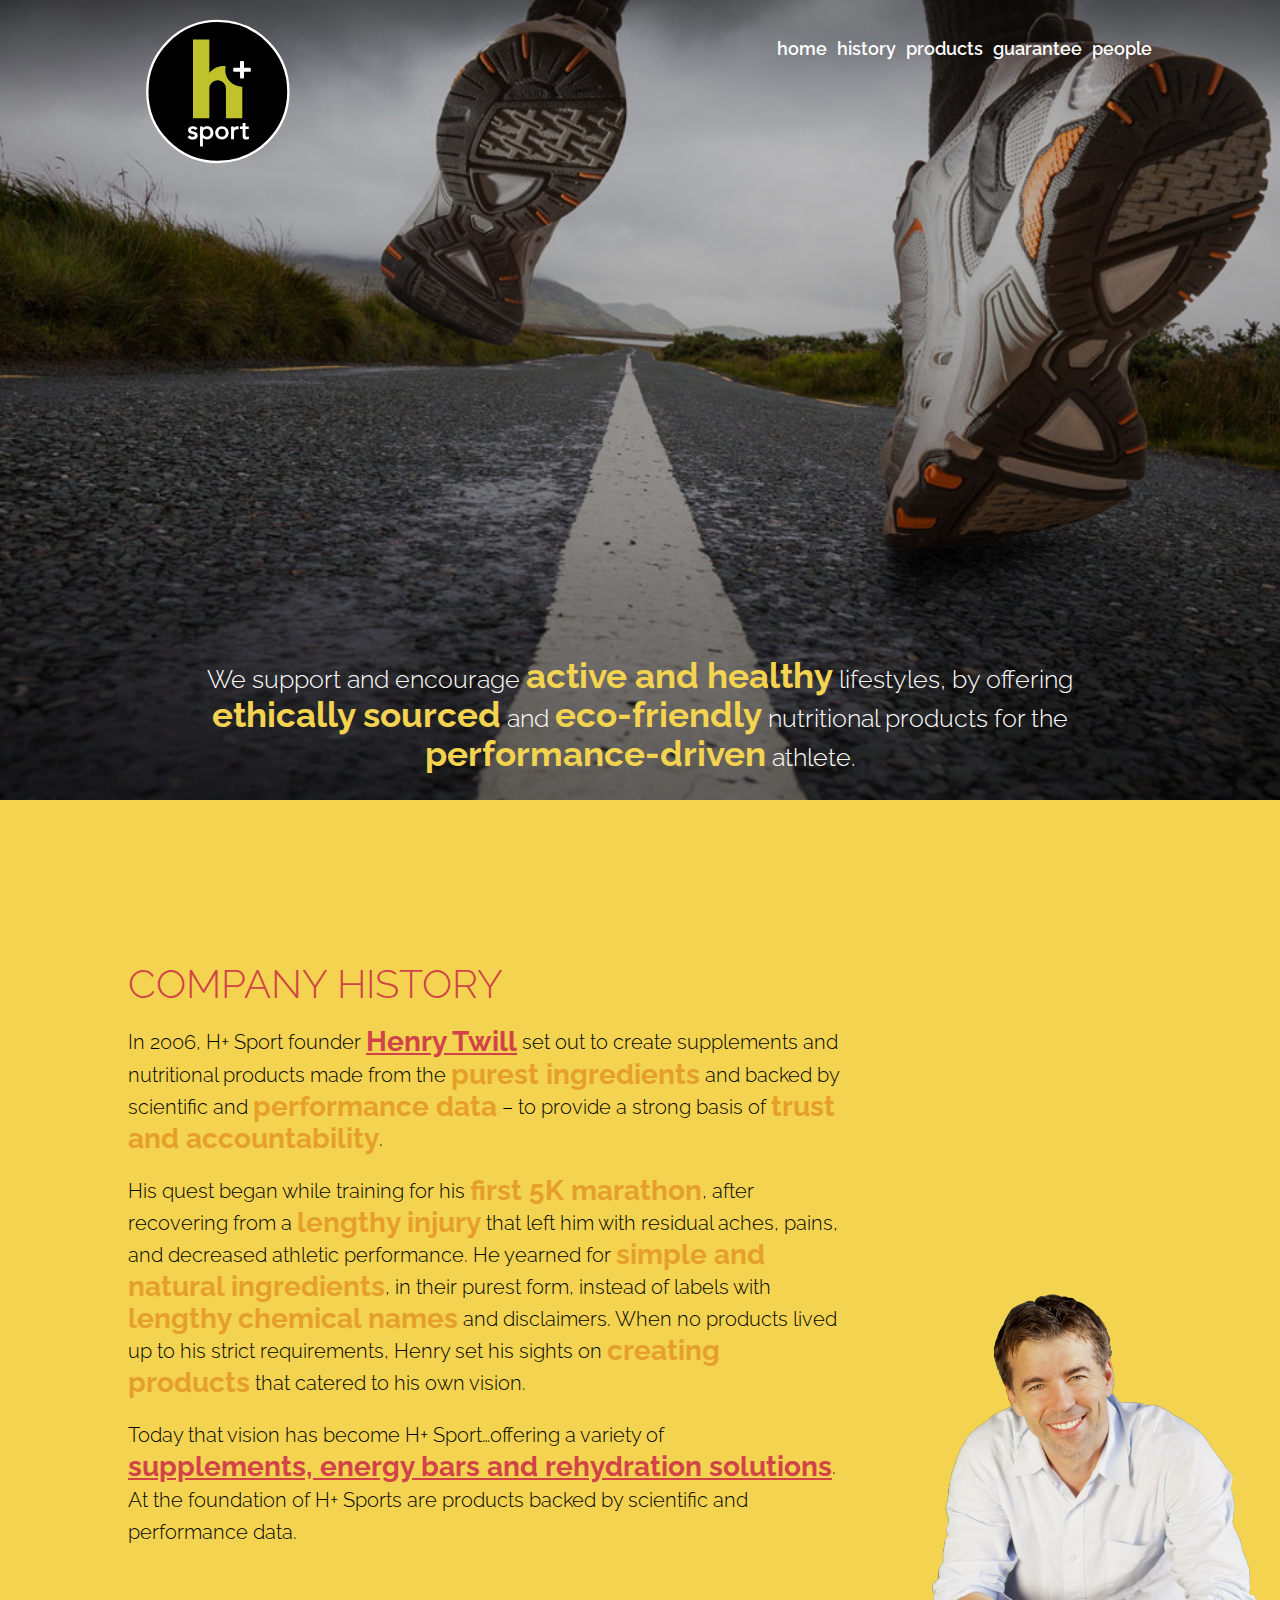
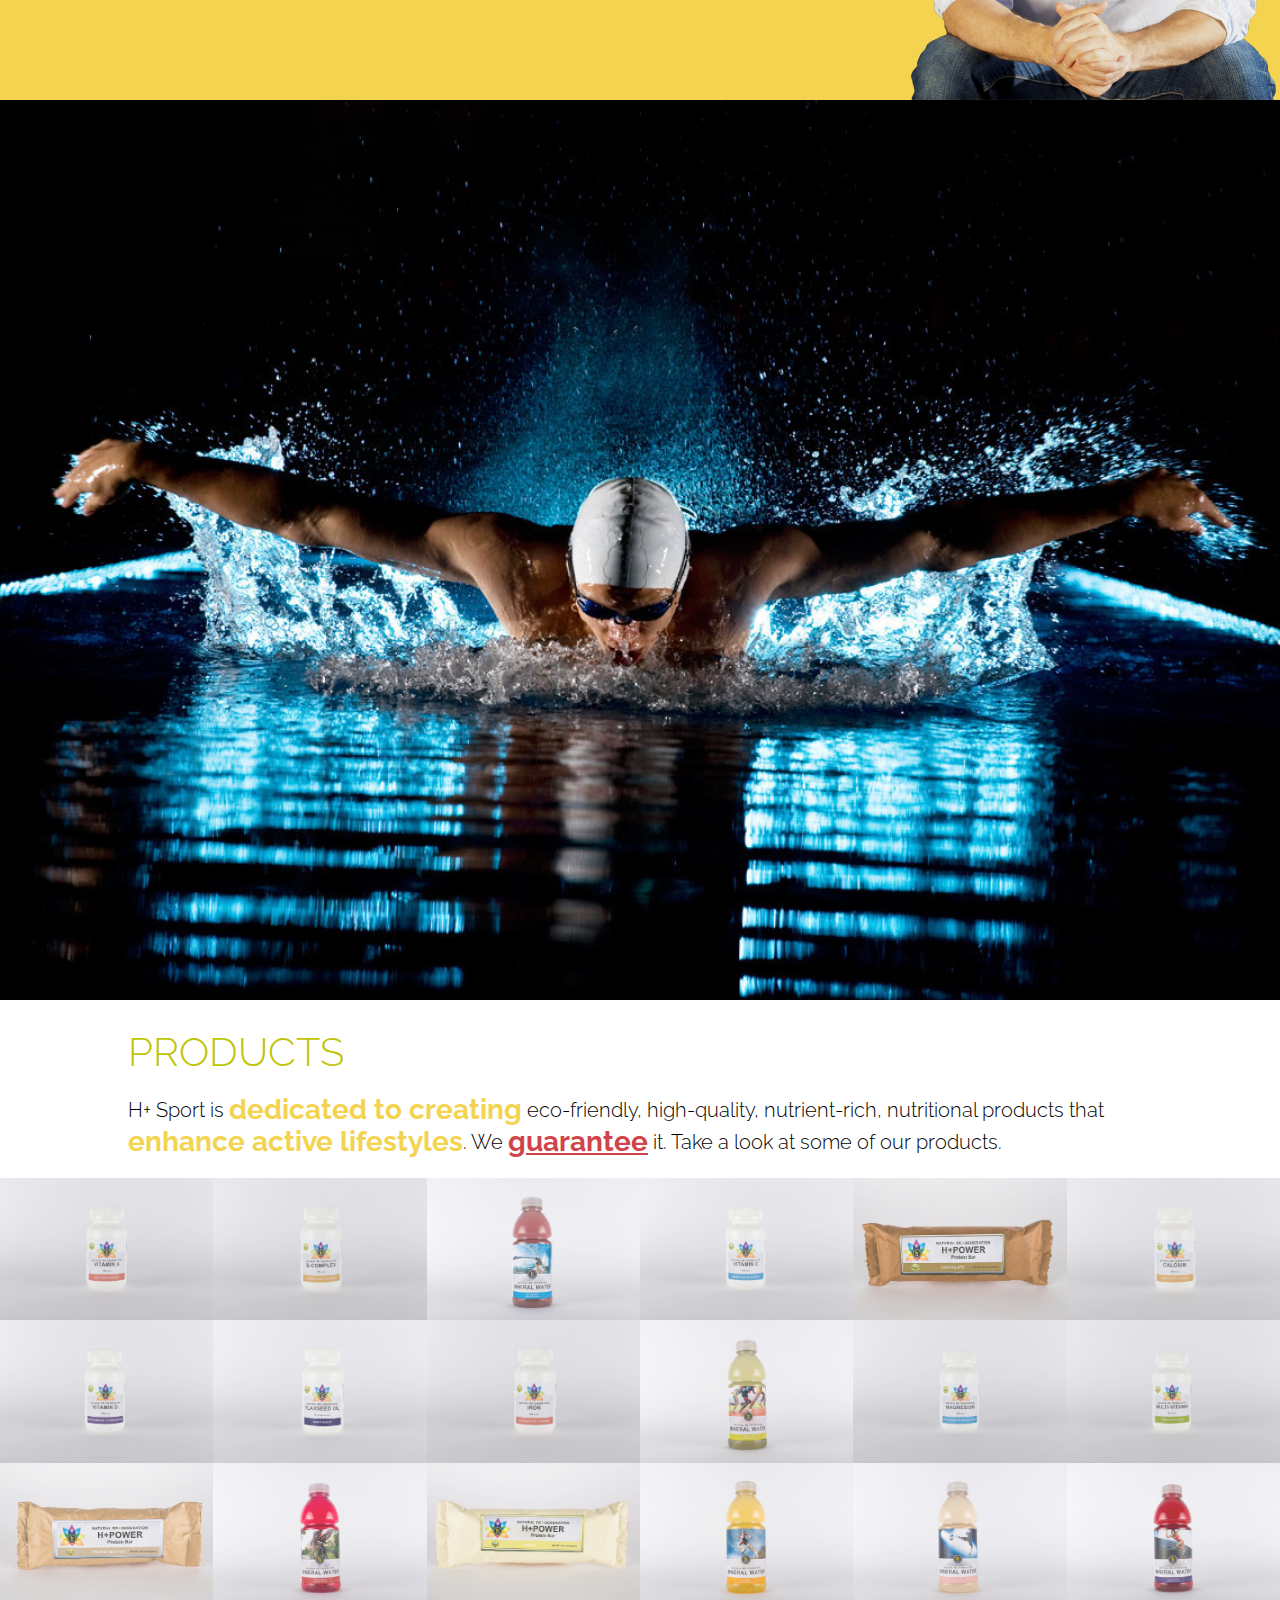
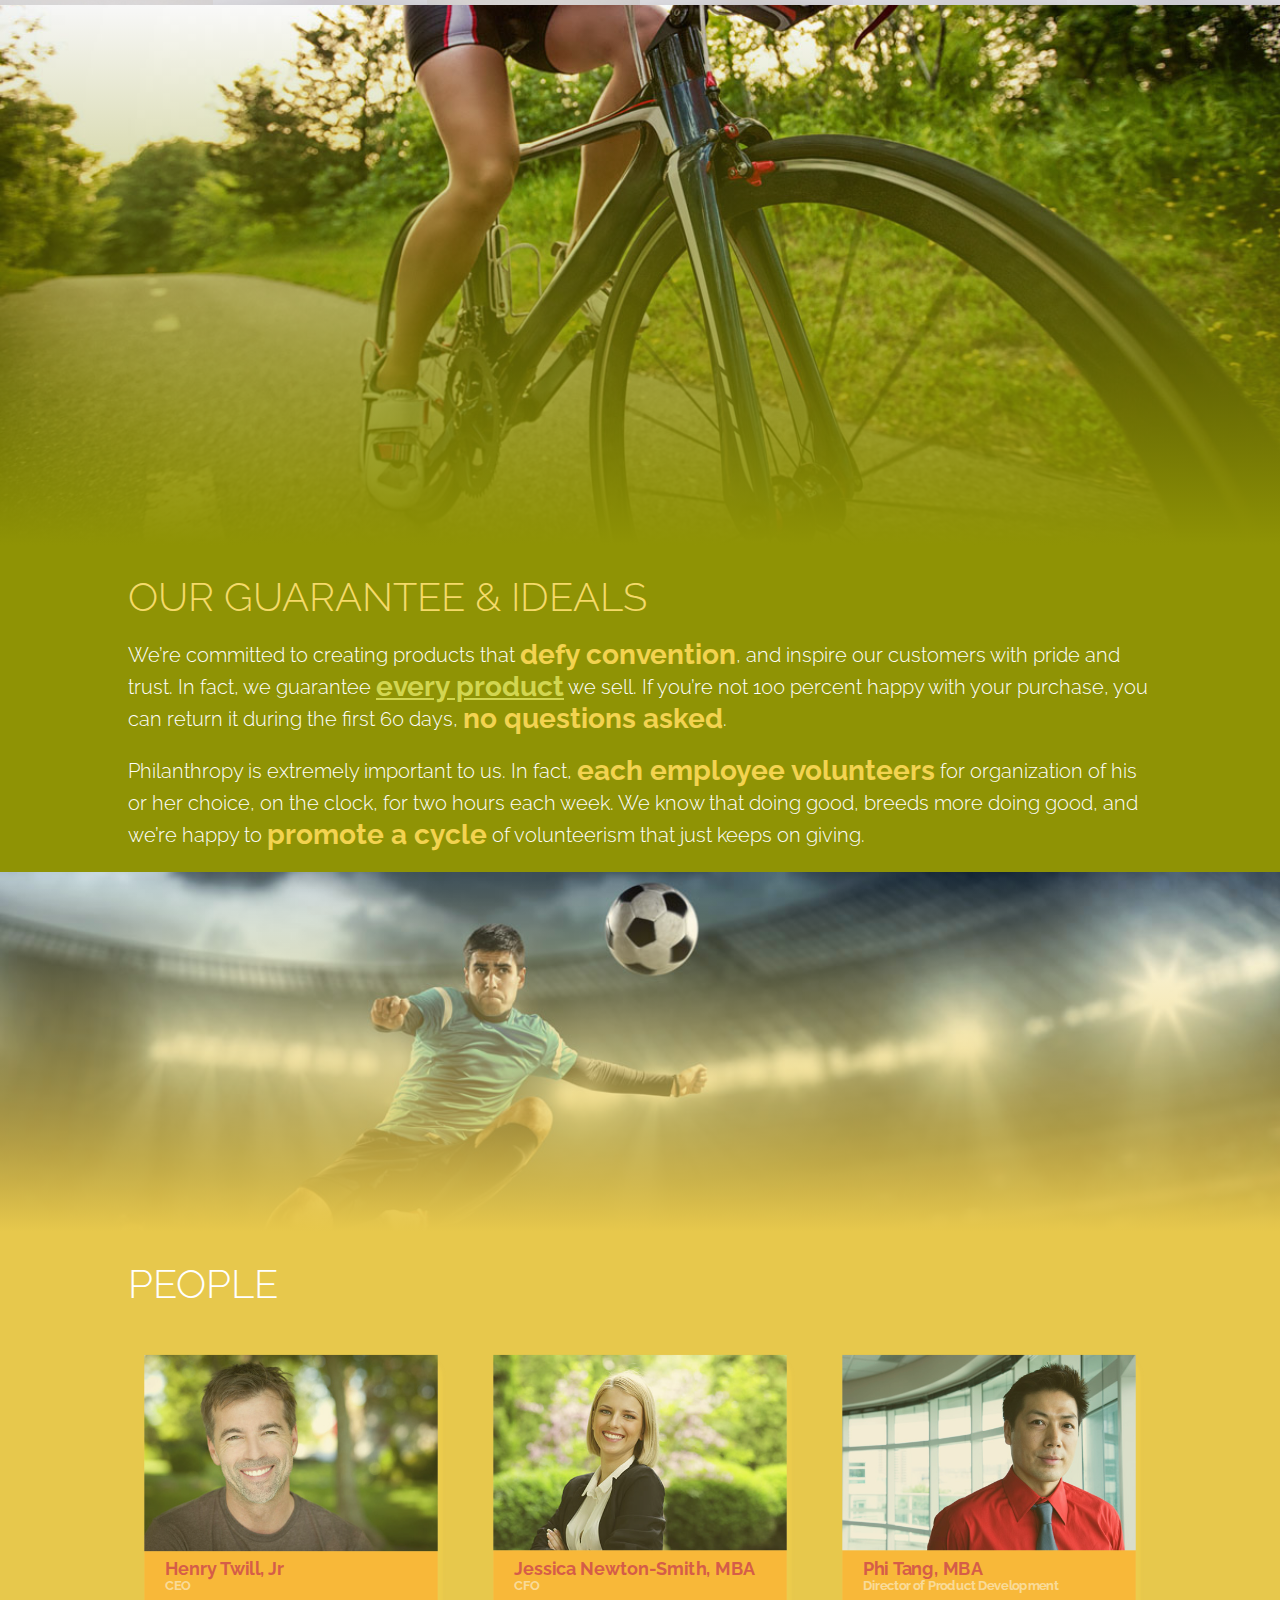
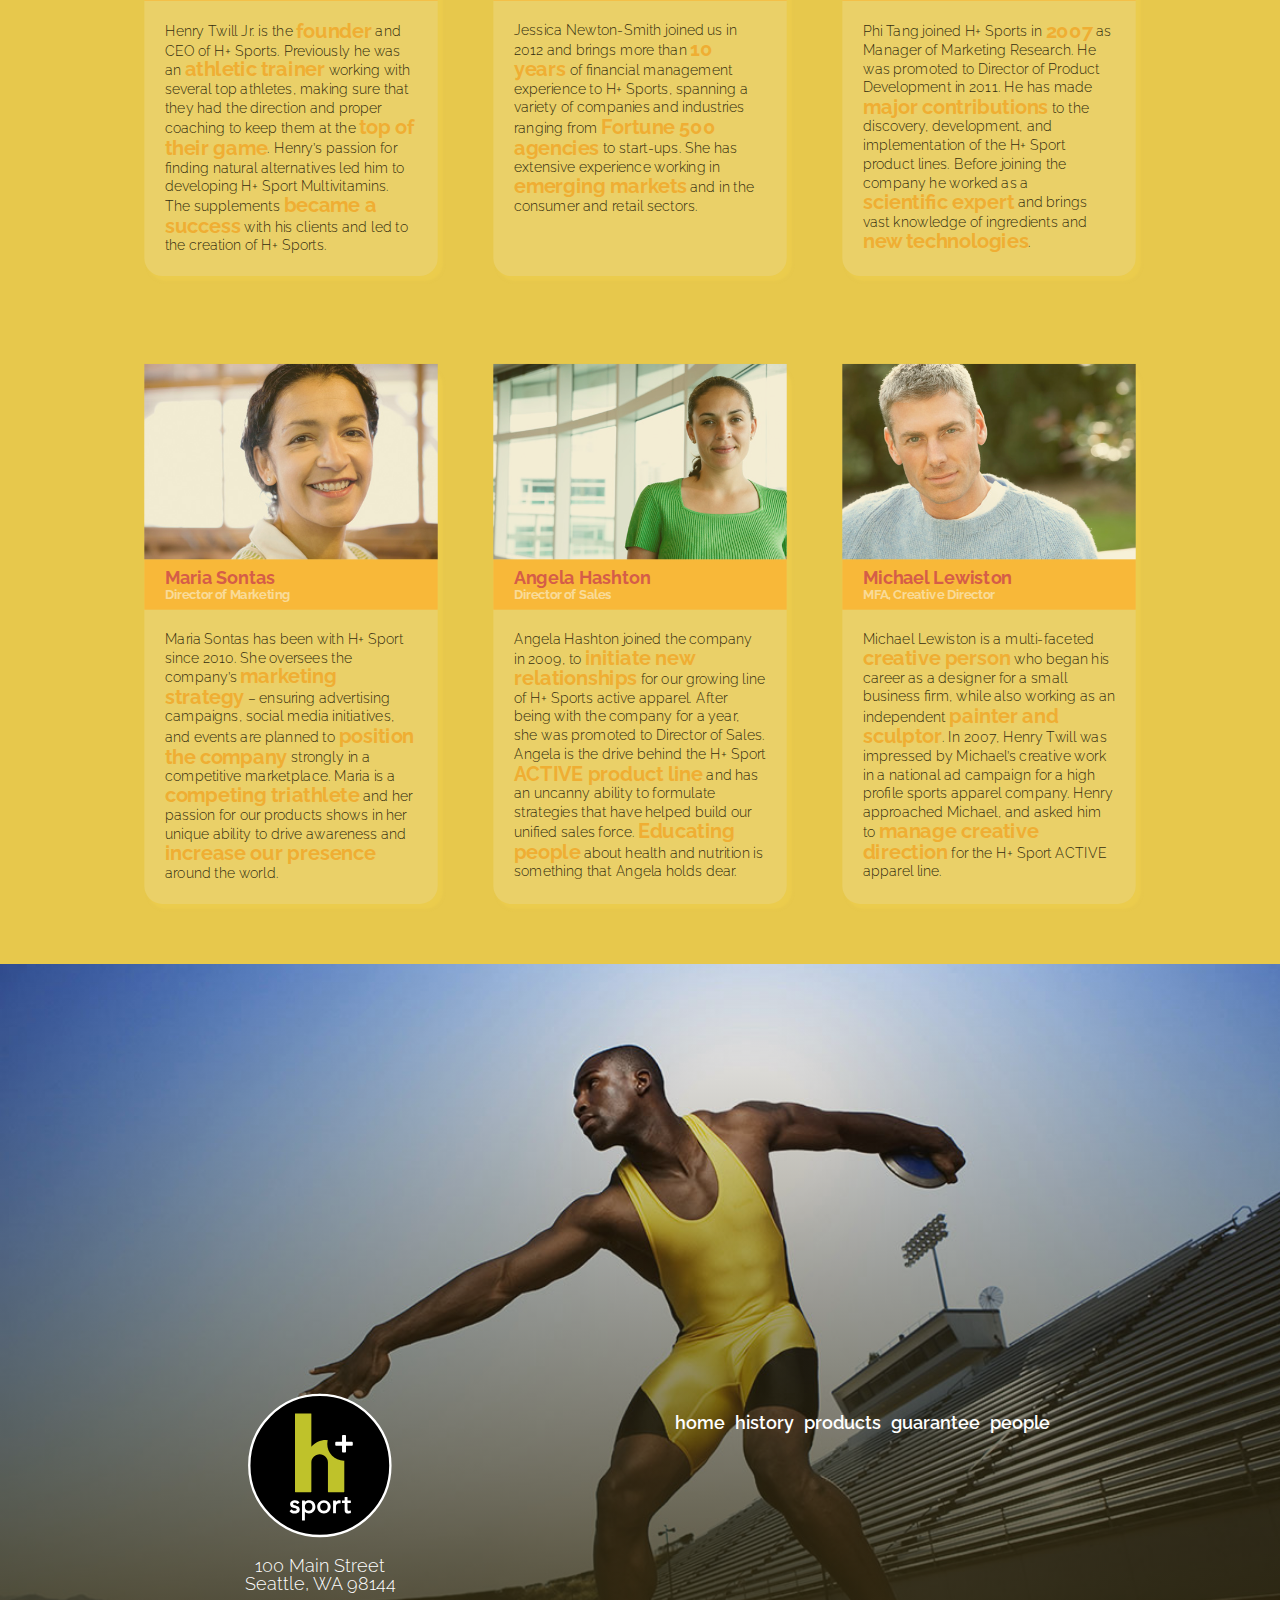
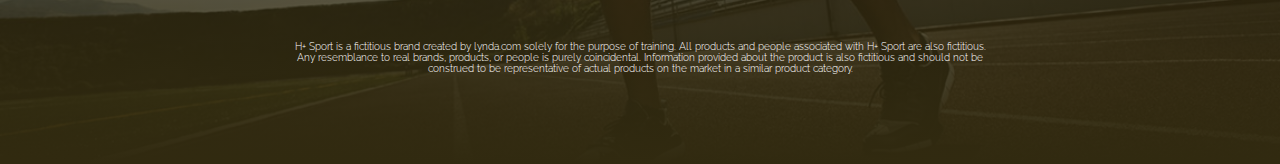
==== Ex_Files_JQuery_EssT/Exercise Files/HPlusSport_Start/index.html @ 53f67ad9 "jq" ====
<!doctype html>
<html lang="en">
<head>
  <meta charset="UTF-8">
  <title>HPlus Sport</title>
  <link rel="stylesheet" href="css/style.css">
  <meta name="viewport" content="width=device-width, initial-scale=1.0">
</head>
<body>

<header id="home" class="header">
  <nav class="nav" role="navigation">
    <div class="container nav-elements">
      <div class="branding">
        <a href="#home"><img src="images/hpluslogo.svg" alt="Logo - H Plus Sports"></a>
      </div><!-- branding -->
      <ul class="navbar">
        <li><a href="#home">home</a></li>
        <li><a href="#history">history</a></li>
        <li><a href="#products">products</a></li>
        <li><a href="#guarantee">guarantee</a></li>
        <li><a href="#people">people</a></li>
      </ul><!-- navbar -->
    </div><!-- container nav-elements -->
  </nav>
  <div class="container tagline">
    <h1 class="headline">Our Mission</h1>
    <p>We support and encourage <em>active and healthy</em> lifestyles, by offering <em>ethically sourced</em> and <em>eco-friendly</em> nutritional products for the <em>performance-driven</em> athlete.</p>
  </div><!-- container tagline -->
</header><!-- #home -->

<section id="history" class="section">
  <div class="container">
    <div class="text-content">
      <h2 class="headline">Company History</h2>
      <p>In 2006, H+ Sport founder <a href="#employees-henrytwill">Henry Twill</a> set out to create supplements and nutritional products made from the <em>purest ingredients</em> and backed by scientific and <em>performance data</em> – to provide a strong basis of <em>trust and accountability</em>.</p>
      <p>His quest began while training for his <em>first 5K marathon</em>, after recovering from a <em>lengthy injury</em> that left him with residual aches, pains, and decreased athletic performance. He yearned for <em>simple and natural ingredients</em>, in their purest form, instead of labels with <em>lengthy chemical names</em> and disclaimers. When no products lived up to his strict requirements, Henry set his sights on <em>creating products</em> that catered to his own vision.</p>
      <p>Today that vision has become H+ Sport…offering a variety of <a href="#products">supplements, energy bars and rehydration solutions</a>. At the foundation of H+ Sports are products backed by scientific and performance data.</p>
    </div>
  </div><!-- container text -->
</section><!-- #history -->

<section id="products" class="section">
  <header class="imageheader"></header>
  <div class="container">
    <h2 class="headline">Products</h2>
    <p>H+ Sport is <em>dedicated to creating</em> eco-friendly, high-quality, nutrient-rich, nutritional products that <em>enhance active lifestyles</em>. We <a href="#guarantee">guarantee</a> it. Take a look at some of our products.</p>
  </div><!-- container -->
  <ul class="product-list">
    <li class="product-item" data-prod_id="V-A1037">
        <img class="product-image" src="images/products/vitamin-a.jpg" alt="Vitamin A - Product Photo">
        <h2 class="product-name" data-type="vitamin">Vitamin A</h2>
    </li>
    <li class="product-item" data-prod_id="V-BC2178">
        <img class="product-image" src="images/products/vitamin-bcomplex.jpg" alt="B Complex - Product Photo">
        <h2 class="product-name" data-type="vitamin">Vitamin-B Complex</h2>
    </li>
    <li class="product-item" data-prod_id="MW-8812">
        <img class="product-image" src="images/products/mineralwater-blueberry.jpg" alt="Blueberry Mineral Water - Product Photo">
        <h2 class="product-name" data-type="mineralwater">Blueberry Mineral Water</h2>
    </li>
    <li class="product-item" data-prod_id="V-C6614">
        <img class="product-image" src="images/products/vitamin-c.jpg" alt="Vitamin C - Product Photo">
        <h2 class="product-name" data-type="vitamin">Vitamin C</h2>
    </li>
    <li class="product-item" data-prod_id="PB-8154">
        <img class="product-image" src="images/products/proteinbar-chocolate.jpg" alt="Protein Bar Chocolate - Product Photo">
        <h2 class="product-name" data-type="proteinbar">Chocolate Protein Bar</h2>
    </li>
    <li class="product-item" data-prod_id="V-CA4543">
        <img class="product-image" src="images/products/vitamin-calcium.jpg" alt="Vitamin Calcium - Product Photo">
        <h2 class="product-name" data-type="vitamin">Calcium Vitamin</h2>
    </li>
    <li class="product-item" data-prod_id="V-D1825">
        <img class="product-image" src="images/products/vitamin-d.jpg" alt="Vitamin D - Product Photo">
        <h2 class="product-name" data-type="vitamin">Vitamin D</h2>
    </li>
    <li class="product-item" data-prod_id="V-F2225">
        <img class="product-image" src="images/products/vitamin-flaxseed-oil.jpg" alt="Flaxseed Oil - Product Photo">
        <h2 class="product-name" data-type="vitamin">Flaxseed Oil Vitamin</h2>
    </li>
    <li class="product-item" data-prod_id="V-I7456">
        <img class="product-image" src="images/products/vitamin-iron.jpg" alt="Vitamin Iron - Product Photo">
        <h2 class="product-name" data-type="vitamin">Iron Vitamin</h2>
    </li>
    <li class="product-item" data-prod_id="MW-9143">
        <img class="product-image" src="images/products/mineralwater-lemonlime.jpg" alt="Mineral Water Lemon Lime - Product Photo">
        <h2 class="product-name" data-type="mineralwater">Lemon Lime Mineral Water</h2>
    </li>
    <li class="product-item" data-prod_id="V-M0019">
        <img class="product-image" src="images/products/vitamin-magnesium.jpg" alt="Vitamin Magnesium - Product Photo">
        <h2 class="product-name" data-type="vitamin">Magnesium Vitamin</h2>
    </li>
    <li class="product-item" data-prod_id="V-MV7763">
        <img class="product-image" src="images/products/vitamin-multi.jpg" alt="Vitamin Multivitamin - Product Photo">
        <h2 class="product-name" data-type="vitamin">Multi-vitamin</h2>
    </li>
    <li class="product-item" data-prod_id="PB-1234">
        <img class="product-image" src="images/products/proteinbar-peanutbutter.jpg" alt="Vitamin Protein Bar Peanut Butter - Product Photo">
        <h2 class="product-name" data-type="proteinbar">Peanut Butter Protein Bar</h2>
    </li>
    <li class="product-item" data-prod_id="MW-S0987">
        <img class="product-image" src="images/products/mineralwater-strawberry.jpg" alt="Mineral Water Strawberry - Product Photo">
        <h2 class="product-name" data-type="mineralwater">Strawberry Mineral Water</h2>
    </li>
    <li class="product-item" data-prod_id="PB-1919">
        <img class="product-image" src="images/products/proteinbar-lemon.jpg" alt="Protein Bar Lemon - Product Photo">
        <h2 class="product-name" data-type="proteinbar">Lemon Protein Bar</h2>
    </li>
    <li class="product-item" data-prod_id="MW-O1980">
        <img class="product-image" src="images/products/mineralwater-orange.jpg" alt="Mineral Water Orange - Product Photo">
        <h2 class="product-name" data-type="mineralwater">Orange Mineral Water</h2>
    </li>
    <li class="product-item" data-prod_id="MW-P1968">
        <img class="product-image" src="images/products/mineralwater-peach.jpg" alt="Mineral Water Peach - Product Photo">
        <h2 class="product-name" data-type="mineralwater">Peach Mineral Water</h2>
    </li>
    <li class="product-item" data-prod_id="MW-R2003">
        <img class="product-image" src="images/products/mineralwater-raspberry.jpg" alt="Mineral Water Raspberry - Product Photo">
        <h2 class="product-name" data-type="mineralwater">Raspberry Mineral Water</h2>
    </li>
  </ul><!-- product-list -->
</section><!-- #products -->

<section id="guarantee" class="section">
  <header class="imageheader"></header>
  <div class="container">
    <h2 class="headline">Our Guarantee &amp; Ideals</h2>
    <p>We’re committed to creating products that <em>defy convention</em>, and inspire our customers with pride and trust. In fact, we guarantee <a href="#products">every product</a> we sell. If you’re not 100 percent happy with your purchase, you can return it during the first 60 days, <em>no questions asked</em>.</p>
    <p>Philanthropy is extremely important to us. In fact, <em>each employee volunteers</em> for organization of his or her choice, on the clock, for two hours each week. We know that doing good, breeds more doing good, and we’re happy to <em>promote a cycle</em> of volunteerism that just keeps on giving.</p>
  </div>
</section><!-- guarantee -->

<section id="people" class="section">
  <header class="imageheader"></header>
  <div class="container">
    <h2 class="headline">People</h2>
    <div class="people-cards">
      <div class="person-card">
        <img src="images/employees/HenryTwill.jpg" alt="HenryTwill Photo">
        <div class="card-info">
          <h3 class="card-name">Henry Twill, Jr</h3>
          <h4 class="card-title">CEO</h4>
        </div>
        <p class="card-text">Henry Twill Jr. is the <em>founder</em> and CEO of H+ Sports. Previously he was an <em>athletic trainer</em> working with several top athletes, making sure that they had the direction and proper coaching to keep them at the <em>top of their game</em>. Henry’s passion for finding natural alternatives led him to developing H+ Sport Multivitamins. The supplements <em>became a success</em> with his clients and led to the creation of H+ Sports.</p>
      </div><!-- person-card -->

      <div class="person-card">
        <img src="images/employees/JessicaNewton.jpg" alt="JessicaNewton Photo">
        <div class="card-info">
          <h3 class="card-name">Jessica Newton-Smith, MBA</h3>
          <h4 class="card-title">CFO</h4>
        </div>
        <p class="card-text">Jessica Newton-Smith joined us in 2012 and brings more than <em>10 years</em> of financial management experience to H+ Sports, spanning a variety of companies and industries ranging from <em> Fortune 500 agencies</em> to start-ups. She has extensive experience working in <em>emerging markets</em> and in the consumer and retail sectors.</p>
      </div><!-- person-card -->

      <div class="person-card">
        <img src="images/employees/PhiTang.jpg" alt="PhiTang Photo">
        <div class="card-info">
          <h3 class="card-name">Phi Tang, MBA</h3>
          <h4 class="card-title">Director of Product Development</h4>
        </div>
        <p class="card-text">Phi Tang joined H+ Sports in <em>2007</em> as Manager of Marketing Research. He was promoted to Director of Product Development in 2011. He has made <em>major contributions</em> to the discovery, development, and implementation of the H+ Sport product lines. Before joining the company he worked as a <em>scientific expert</em> and brings vast knowledge of ingredients and <em>new technologies</em>.</p>
      </div><!-- person-card -->

      <div class="person-card">
        <img src="images/employees/MariaSontas.jpg" alt="MariaSontas Photo">
        <div class="card-info">
          <h3 class="card-name">Maria Sontas</h3>
          <h4 class="card-title">Director of Marketing</h4>
        </div>
        <p class="card-text">Maria Sontas has been with H+ Sport since 2010. She oversees the company’s <em>marketing strategy</em> – ensuring advertising campaigns, social media initiatives, and events are planned to <em>position the company</em> strongly in a competitive marketplace. Maria is a <em>competing triathlete</em> and her passion for our products shows in her unique ability to drive awareness and <em>increase our presence</em> around the world.</p>
      </div><!-- person-card -->

      <div class="person-card">
        <img src="images/employees/AngelaHaston.jpg" alt="AngelaHaston Photo">
        <div class="card-info">
          <h3 class="card-name">Angela Hashton</h3>
          <h4 class="card-title">Director of Sales</h4>
        </div>
        <p class="card-text">Angela Hashton joined the company in 2009, to <em>initiate new relationships</em> for our growing line of H+ Sports active apparel. After being with the company for a year, she was promoted to Director of Sales. Angela is the drive behind the H+ Sport <em>ACTIVE product line</em> and has an uncanny ability to formulate strategies that have helped build our unified sales force. <em>Educating people</em> about health and nutrition is something that Angela holds dear.</p>
      </div><!-- person-card -->

      <div class="person-card">
        <img src="images/employees/MichaelLewiston.jpg" alt="MichaelLewiston Photo">
        <div class="card-info">
          <h3 class="card-name">Michael Lewiston</h3>
          <h4 class="card-title">MFA, Creative Director</h4>
        </div>
        <p class="card-text">Michael Lewiston is a multi-faceted <em>creative person</em> who began his career as a designer for a small business firm, while also working as an independent <em>painter and sculptor</em>. In 2007, Henry Twill was impressed by Michael’s creative work in a national ad campaign for a high profile sports apparel company. Henry approached Michael, and asked him to <em>manage creative direction</em> for the H+ Sport ACTIVE apparel line.</p>
      </div><!-- person-card -->
  </div><!-- container -->
</section><!-- people -->

<footer class="footer">
  <header class="imageheader"></header>
  <div class="container">
  <nav class="nav" role="navigation">
    <div class="container nav-elements">
      <div class="branding">
        <a href="#home"><img src="images/hpluslogo.svg" alt="Logo - H Plus Sports"></a>
        <p class="address">100 Main Street<br>
        Seattle, WA 98144
      </p>
      </div>
      <ul class="navbar">
        <li><a href="#home">home</a></li>
        <li><a href="#history">history</a></li>
        <li><a href="#products">products</a></li>
        <li><a href="#guarantee">guarantee</a></li>
        <li><a href="#people">people</a></li>
      </ul>
    </div>
  </nav>
  <p class="legal">H+ Sport is a fictitious brand created by lynda.com solely for the purpose of training. All products and people associated with H+ Sport are also fictitious. Any resemblance to real brands, products, or people is purely coincidental. Information provided about the product is also fictitious and should not be construed to be representative of actual products on the market in a similar product category.</p>
</div><!-- container -->
</footer><!-- footer -->

</body>
</html>
---- Ex_Files_JQuery_EssT/Exercise Files/HPlusSport_Start/css/style.css ----
@import url(https://fonts.googleapis.com/css?family=Raleway:300,600,700);
html {
    font-size: 62.5%;
    box-sizing: border-box
}

*, :after, :before {
    box-sizing: inherit
}

body {
    margin: 0;
    padding: 0;
    color: #000;
    background-color: #fff;
    font-family: Raleway, Helvetica, Arial, sans-serif;
    font-size: 1.8rem;
    line-height: 160%;
    font-weight: 300
}

.container {
    width: 80%;
    max-width: 1200px;
    margin: 0 auto
}

h1,h2,h3,h4,h5,h6 {
    margin: 0;
    padding: 0;
    font-family: Raleway, Helvetica, Arial, sans-serif;
    color: #bfc406
}

img {
    display: block;
    max-width: 100%
}

a {
    font-weight: 700;
    color: #d14348
}

a:focus, a:hover {
    text-decoration: none
}

em {
    font-weight: 700;
    font-size: 140%;
    color: #f3d350;
    font-style: normal
}

.header {
    background: -webkit-linear-gradient(top, rgba(0, 0, 0, .2), rgba(0, 0, 0, .5)), url(../images/backgrounds/running.jpg);
    background: linear-gradient(180deg, rgba(0, 0, 0, .2), rgba(0, 0, 0, .5)), url(../images/backgrounds/running.jpg);
    background-repeat: no-repeat;
    background-position: center center;
    background-size: cover;
    height: 100vh;
    max-height: 500px;
    display: -webkit-box;
    display: -webkit-flex;
    display: -ms-flexbox;
    display: flex;
    -webkit-box-orient: vertical;
    -webkit-box-direction: normal;
    -webkit-flex-direction: column;
    -ms-flex-direction: column;
    flex-direction: column;
    -webkit-box-pack: justify;
    -webkit-justify-content: space-between;
    -ms-flex-pack: justify;
    justify-content: space-between;
    text-align: center
}

.prod_header {
	background-color: black;
    height: 50vh;
    max-height: 500px;
    display: -webkit-box;
    display: -webkit-flex;
    display: -ms-flexbox;
    display: flex;
    -webkit-box-orient: vertical;
    -webkit-box-direction: normal;
    -webkit-flex-direction: column;
    -ms-flex-direction: column;
    flex-direction: column;
    -webkit-box-pack: justify;
    -webkit-justify-content: space-between;
    -ms-flex-pack: justify;
    justify-content: space-between;
    text-align: center
}

.header .tagline {
    display: none
}

@media screen and (min-width:600px) {
    .header {
        background: -webkit-linear-gradient(top, rgba(0, 0, 0, .2), rgba(0, 0, 0, .5)), url(../images/backgrounds/running.jpg);
        background: linear-gradient(180deg, rgba(0, 0, 0, .2), rgba(0, 0, 0, .5)), url(../images/backgrounds/running.jpg);
        background-repeat: no-repeat;
        background-position: center center;
        background-size: cover;
        height: 100vh;
        max-height: 800px
    }
}

@media screen and (min-width:600px) {
    .header .tagline {
        display: block;
        color: #fff;
        max-width: 40em;
        line-height: 140%;
        font-size: 2.5rem
    }
    .header .tagline h1 {
        display: none
    }
    .header .tagline em {
        font-size: 140%;
        color: #f3d350;
        font-style: normal
    }
}

.nav {
    margin-top: 1.75rem/* navelements */
}

.nav .nav-elements {
    /* navbar */
}

.nav .nav-elements .branding {
    max-width: 180px;
    margin: 0 auto
}

.nav .nav-elements .navbar {
    margin: 0;
    padding: 0;
    line-height: 120%;
    list-style-type: none;
    margin-top: 2rem;
    width: 100%
}

.nav .nav-elements .navbar a {
    font-weight: 600;
    color: #fff;
    text-decoration: none;
    padding: 0 1rem;
    -webkit-transition: 1s ease-out;
    transition: 1s ease-out
}

.nav .nav-elements .navbar a:after {
    content: '';
    display: block;
    height: 5px;
    width: 0;
    margin: 0 .5rem;
    -webkit-transition: width .3s ease-out, background-color .3s ease-out;
    transition: width .3s ease-out, background-color .3s ease-out
}

.nav .nav-elements .navbar a:hover {
    color: #f3d350
}

.nav .nav-elements .navbar a:hover:after {
    width: 100%;
    background: #f3d350
}

@media screen and (min-width:600px) {
    .nav .nav-elements {
        display: -webkit-box;
        display: -webkit-flex;
        display: -ms-flexbox;
        display: flex
    }
}

@media screen and (min-width:600px) {
    .nav .nav-elements .branding {
        width: 30%;
        margin: 0
    }
}

@media screen and (min-width:600px) {
    .nav .nav-elements .navbar {
        display: -webkit-box;
        display: -webkit-flex;
        display: -ms-flexbox;
        display: flex;
        -webkit-box-pack: end;
        -webkit-justify-content: flex-end;
        -ms-flex-pack: end;
        justify-content: flex-end;
        -webkit-align-content: flex-start;
        -ms-flex-line-pack: start;
        align-content: flex-start;
        -webkit-flex-wrap: wrap;
        -ms-flex-wrap: wrap;
        flex-wrap: wrap
    }
}


/* nav */

.footer {
    background-color: #312a10;
    color: #fff;
    padding: 0 0 5em;
    line-height: 100%;
    text-align: center;
    display: -webkit-box;
    display: -webkit-flex;
    display: -ms-flexbox;
    display: flex;
    -webkit-box-align: end;
    -webkit-align-items: flex-end;
    -ms-flex-align: end;
    align-items: flex-end;
    background: -webkit-linear-gradient(top, transparent, #312a10), url(../images/backgrounds/discthrower.jpg);
    background: linear-gradient(180deg, transparent, #312a10), url(../images/backgrounds/discthrower.jpg);
    background-repeat: no-repeat;
    background-position: center center;
    background-size: cover;
    height: 100vh;
    max-height: 800px
}

.footer .nav {
    margin-top: 0
}

.footer .legal {
    max-width: 700px;
    margin: 0 auto;
    font-size: 1rem;
    line-height: 110%;
    margin-top: 3rem
}

.section {
    min-height: 40vh;
    display: -webkit-box;
    display: -webkit-flex;
    display: -ms-flexbox;
    display: flex;
    -webkit-box-orient: vertical;
    -webkit-box-direction: normal;
    -webkit-flex-direction: column;
    -ms-flex-direction: column;
    flex-direction: column;
    -webkit-box-pack: center;
    -webkit-justify-content: center;
    -ms-flex-pack: center;
    justify-content: center;
    line-height: 160%
}

.section .headline {
    text-transform: uppercase;
    font-weight: 300;
    font-size: 4rem;
    margin-top: 3rem;
    line-height: 110%
}

.section a,
.section em {
    font-size: 140%;
    vertical-align: -6%
}

@media screen and (min-width:600px) {
    .section {
        font-size: 2rem
    }
}

#history {
    background-color: #f3d350
}

#history .headline {
    color: #d14348
}

#history em {
    color: #e69f2a
}

@media screen and (min-width:1200px) {
    #history {
        background-image: url(../images/employees/HenryTwill_outline.png);
        background-repeat: no-repeat;
        background-position: bottom right;
        background-size: 30% auto;
        min-height: 100vh
    }
    #history .text-content {
        width: 70%
    }
}

#products {
    /*.product-list*/
}

#products .imageheader {
    background: -webkit-linear-gradient(top, transparent, transparent), url(../images/backgrounds/swimming.jpg);
    background: linear-gradient(180deg, transparent, transparent), url(../images/backgrounds/swimming.jpg);
    background-repeat: no-repeat;
    background-position: center center;
    background-size: cover;
    height: 100vh;
    max-height: auto
}

#products .product-list {
    padding: 0;
    margin: 0;
    list-style: none;
    display: -webkit-box;
    display: -webkit-flex;
    display: -ms-flexbox;
    display: flex;
    -webkit-flex-flow: row wrap;
    -ms-flex-flow: row wrap;
    flex-flow: row wrap/*.product-item*/
}

#products .product-list .product-item {
    position: relative;
    color: #fff;
    overflow: hidden;
    width: 50%;
    -webkit-transition: all .4s ease-in-out;
    transition: all .4s ease-in-out;
    opacity: .8/*.product-name*/
}

#products .product-list .product-item .product-name {
    background: #d14348;
    color: #f3d350;
    font-weight: 700;
    font-size: 80%;
    text-align: center;
    position: absolute;
    bottom: 0;
    width: 100%;
    display: none
}

#products .product-list .product-item:focus .product-name,
#products .product-list .product-item:hover .product-name {
    display: block
}

#products .product-list .product-item:focus,
#products .product-list .product-item:hover {
    opacity: 1;
    -webkit-transform: scale(1.3);
    transform: scale(1.3);
    z-index: 1
}

#products .product-list .product-item:focus .product-name,
#products .product-list .product-item:hover .product-name {
    display: block;
    -webkit-animation: a 1s;
    animation: a 1s
}

@-webkit-keyframes a {
    0% {
        -webkit-transform: translate3d(0, 100%, 0);
        transform: translate3d(0, 100%, 0);
        visibility: visible
    }
    to {
        -webkit-transform: translateZ(0);
        transform: translateZ(0)
    }
}

@keyframes a {
    0% {
        -webkit-transform: translate3d(0, 100%, 0);
        transform: translate3d(0, 100%, 0);
        visibility: visible
    }
    to {
        -webkit-transform: translateZ(0);
        transform: translateZ(0)
    }
}

@media screen and (min-width:600px) {
    #products .product-list .product-item {
        width: 33.33333%
    }
}

@media screen and (min-width:900px) {
    #products .product-list .product-item {
        width: 25%
    }
}

@media screen and (min-width:1200px) {
    #products .product-list .product-item {
        width: 16.66667%
    }
}


/* products*/

#guarantee {
    color: #fff;
    font-size: 2rem;
    background-color: #8f9305
}

#guarantee .imageheader {
    background: -webkit-linear-gradient(top, transparent, #8f9305), url(../images/backgrounds/cycling.jpg);
    background: linear-gradient(180deg, transparent, #8f9305), url(../images/backgrounds/cycling.jpg);
    background-repeat: no-repeat;
    background-position: bottom;
    background-size: cover;
    height: 100vh;
    max-height: 60vh
}

#guarantee .headline {
    color: #f5da6a
}

#guarantee a {
    color: #d2d651
}

#people {
    background-color: #e7c84c/*.people-cards*/
}

#people .imageheader {
    background: -webkit-linear-gradient(top, transparent, #e7c84c), url(../images/backgrounds/soccer.jpg);
    background: linear-gradient(180deg, transparent, #e7c84c), url(../images/backgrounds/soccer.jpg);
    background-repeat: no-repeat;
    background-position: top;
    background-size: cover;
    height: 100vh;
    max-height: 40vh
}

#people .headline {
    color: #fff;
    padding-bottom: 2rem
}

#people .people-cards {
    /*.person-card*/
}

#people .people-cards .person-card {
    background: hsla(0, 0%, 100%, .2);
    box-shadow: 5px 5px 3px rgba(243, 211, 80, .5);
    border-radius: 20px;
    margin-bottom: 3rem;
    -webkit-transition: all .2s ease-in;
    transition: all .2s ease-in;
    -webkit-transform: scale(.9);
    transform: scale(.9);
    opacity: .8/*.card-text*/
}

#people .people-cards .person-card .card-info {
    background: rgba(255, 177, 47, .9);
    padding: 3% 7%
}

#people .people-cards .person-card .card-info .card-name {
    font-size: 2rem;
    line-height: 110%;
    color: #d14348
}

#people .people-cards .person-card .card-info .card-title {
    color: hsla(0, 0%, 100%, .6);
    font-size: 1.4rem;
    line-height: 100%
}


/*.card-info*/

#people .people-cards .person-card .card-text {
    font-size: 1.6rem;
    font-weight: 300;
    line-height: 130%;
    margin: 0;
    padding: 7%
}

#people .people-cards .person-card .card-text em {
    color: #f2a82d;
    font-size: 2.2rem
}

#people .people-cards .person-card:hover {
    -webkit-transform: scale(1.05);
    transform: scale(1.05);
    opacity: 1
}

@media screen and (min-width:600px) {
    #people .people-cards {
        display: -webkit-box;
        display: -webkit-flex;
        display: -ms-flexbox;
        display: flex;
        -webkit-flex-wrap: wrap;
        -ms-flex-wrap: wrap;
        flex-wrap: wrap;
        -webkit-box-pack: justify;
        -webkit-justify-content: space-between;
        -ms-flex-pack: justify;
        justify-content: space-between
    }
}

@media screen and (min-width:600px) {
    #people .people-cards .person-card {
        width: calc(100%/2 - 1.5rem)
    }
}

@media screen and (min-width:1200px) {
    #people .people-cards .person-card {
        width: calc(100%/3 - 1.5rem)
    }
}


/*.people*/
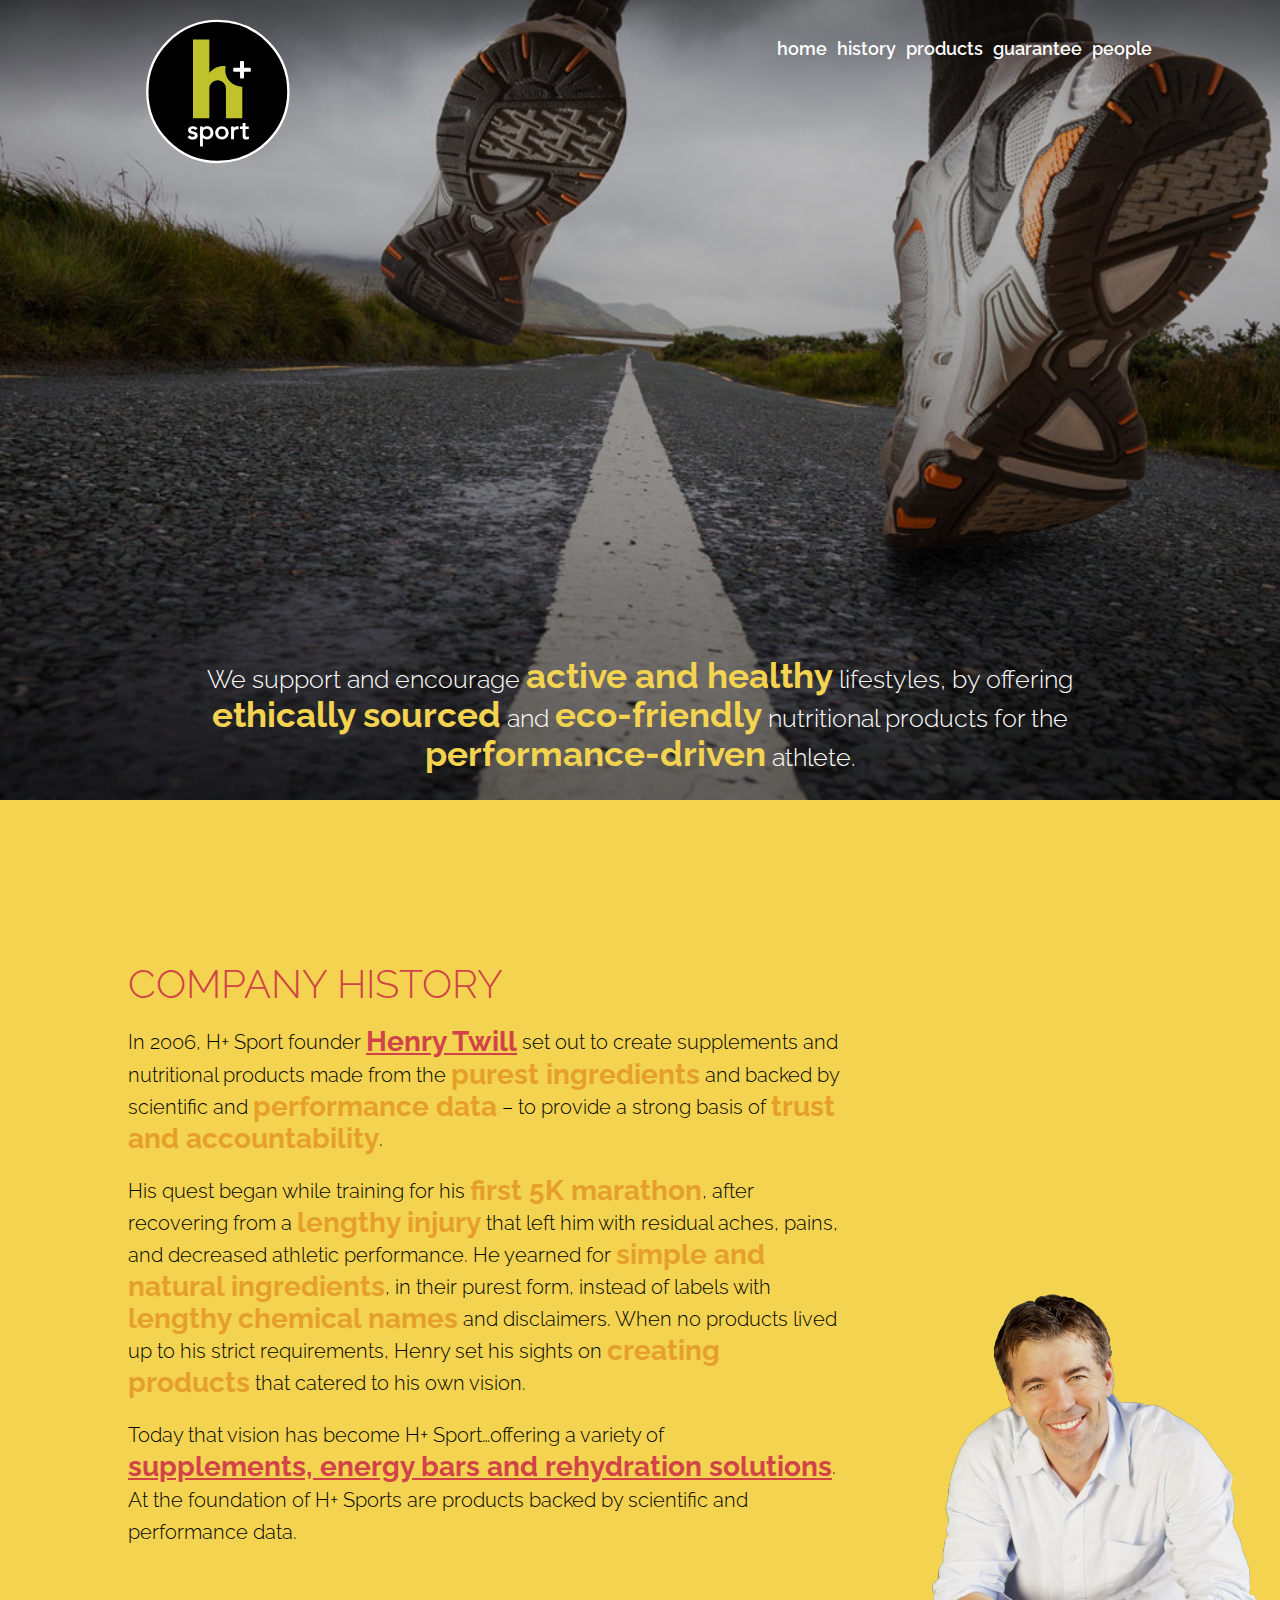
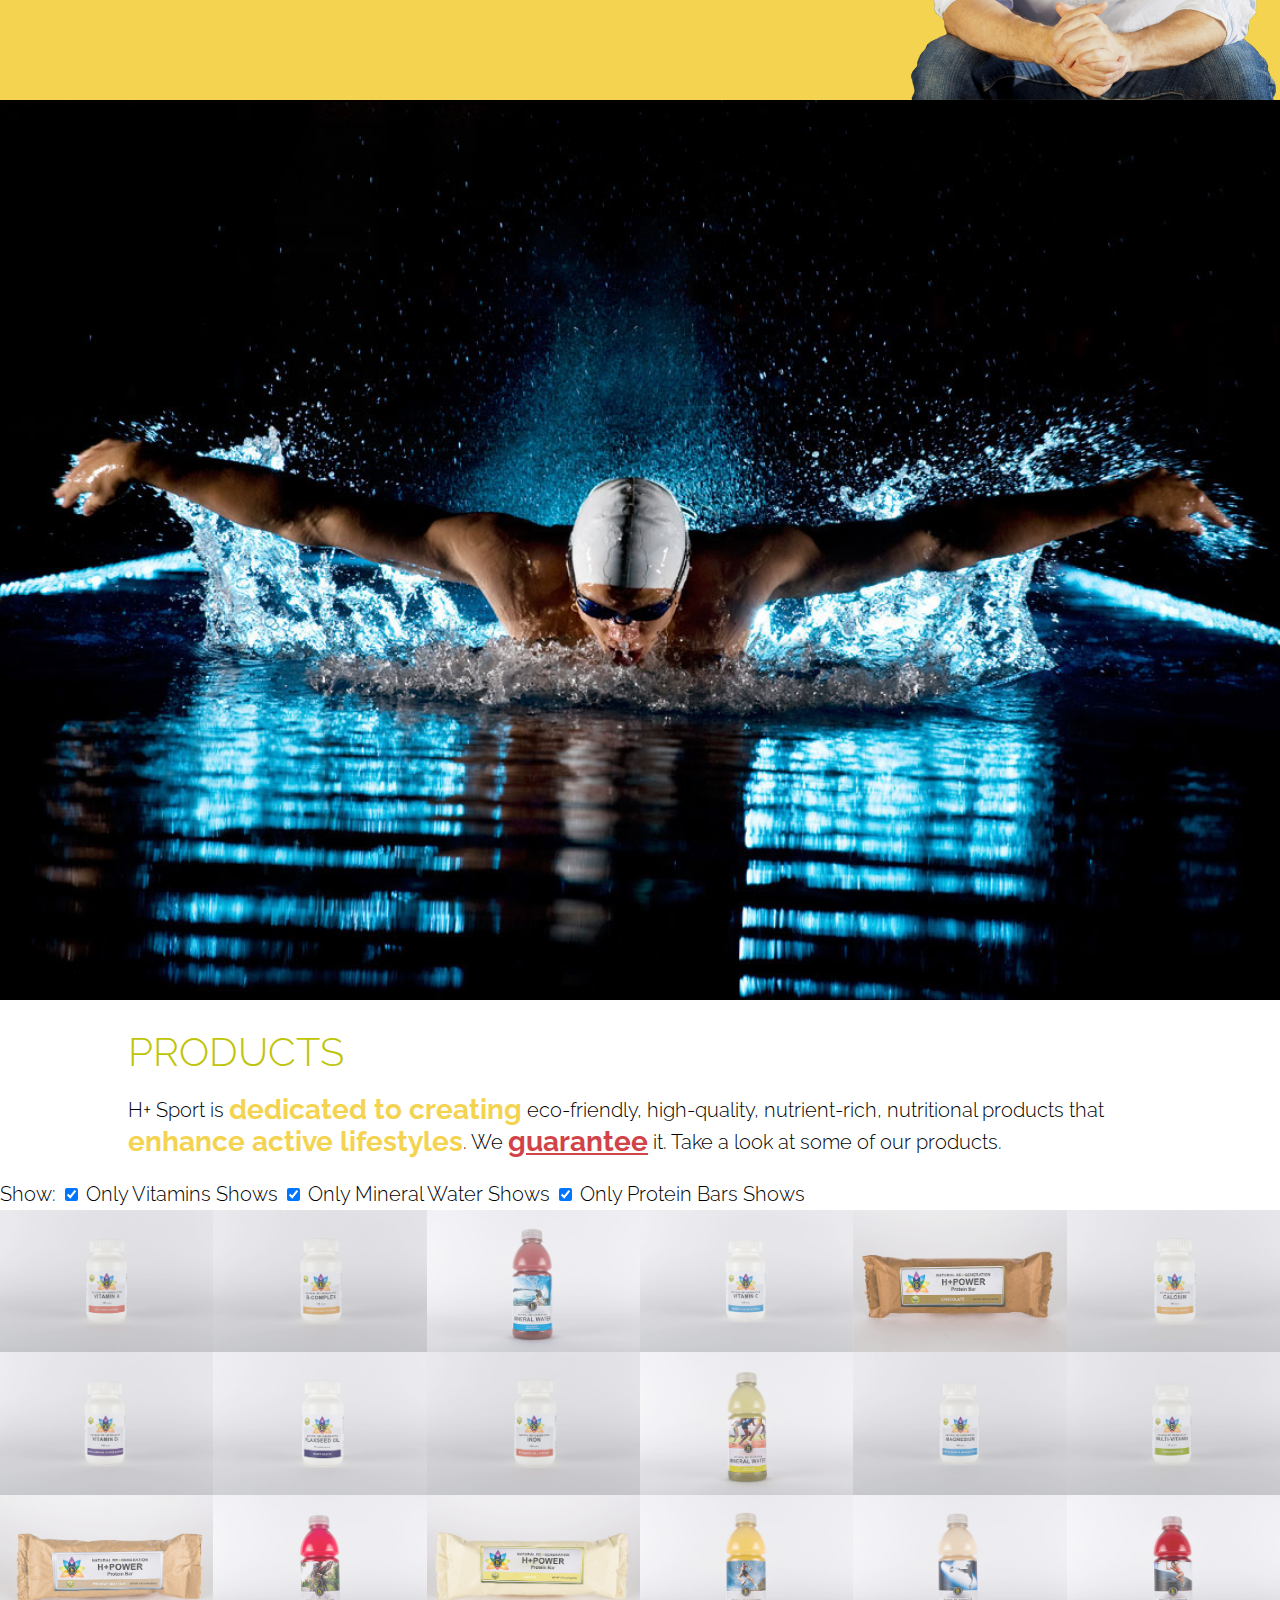
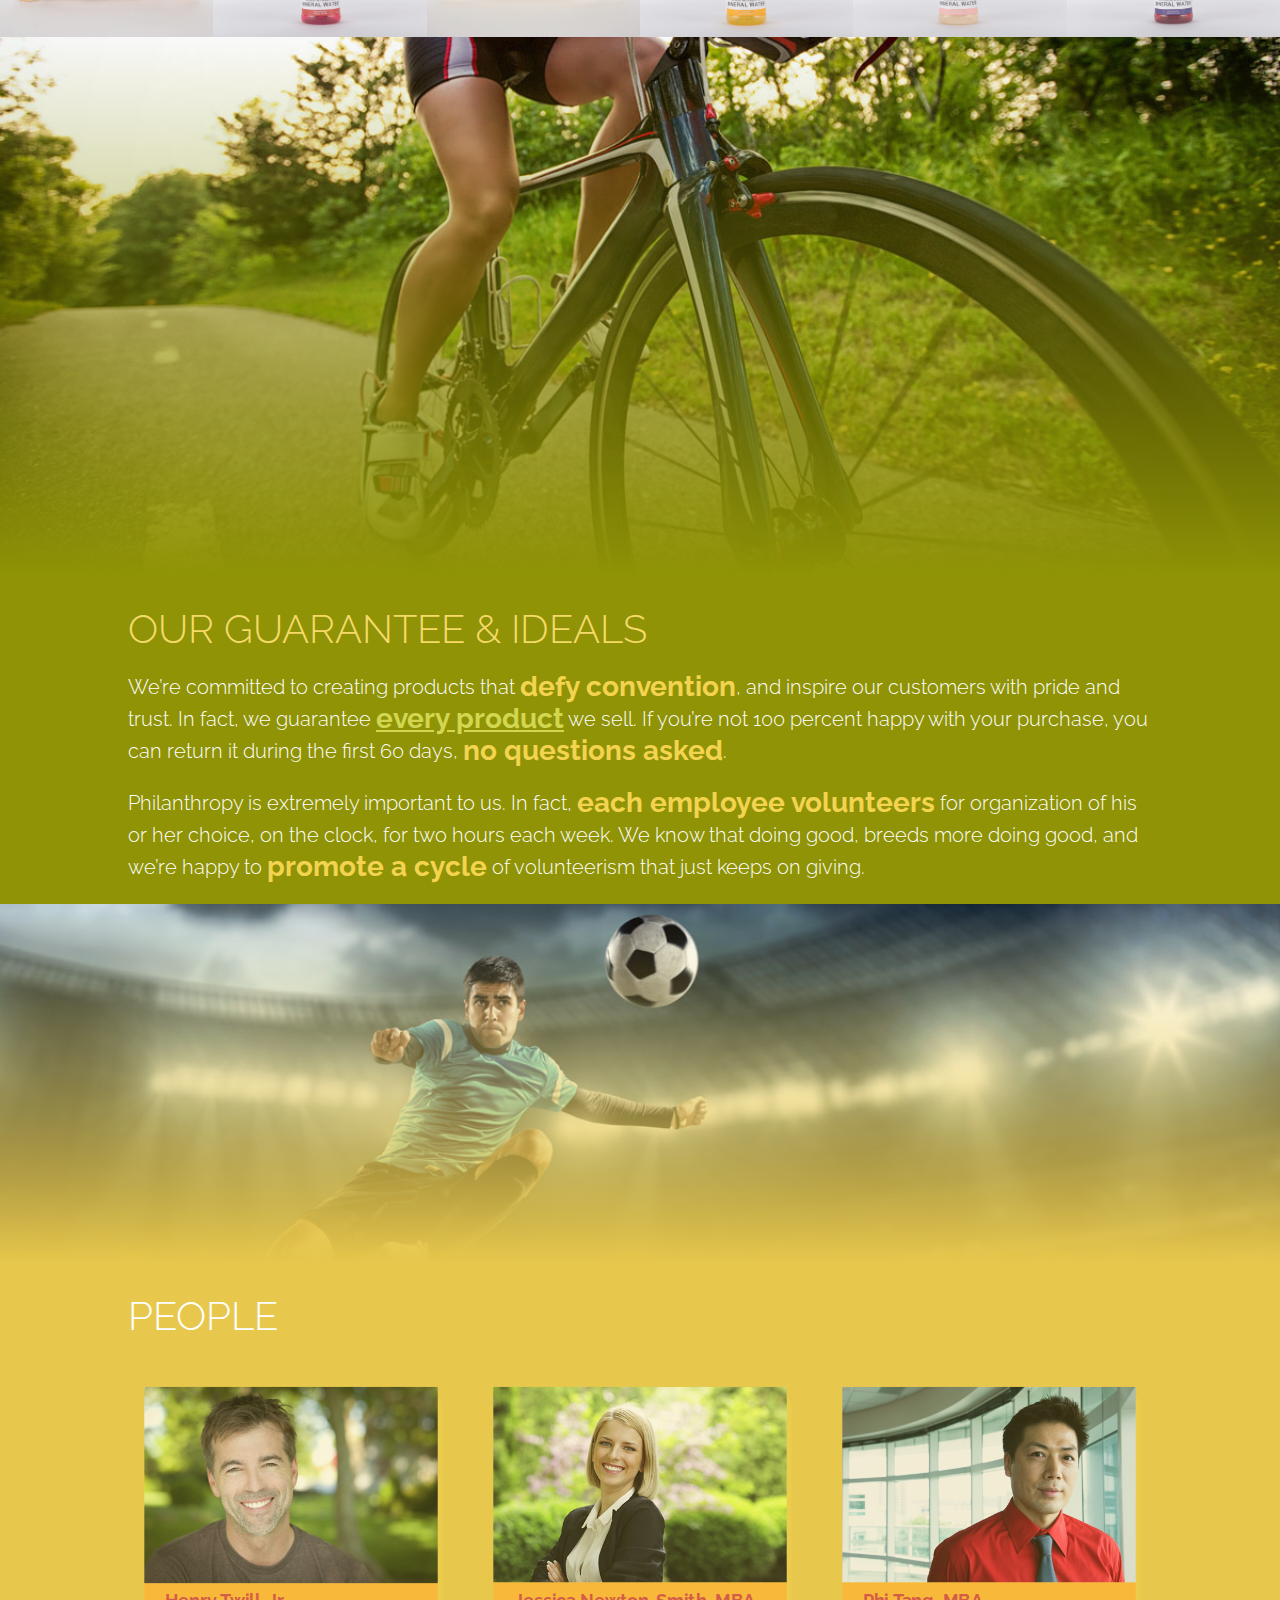
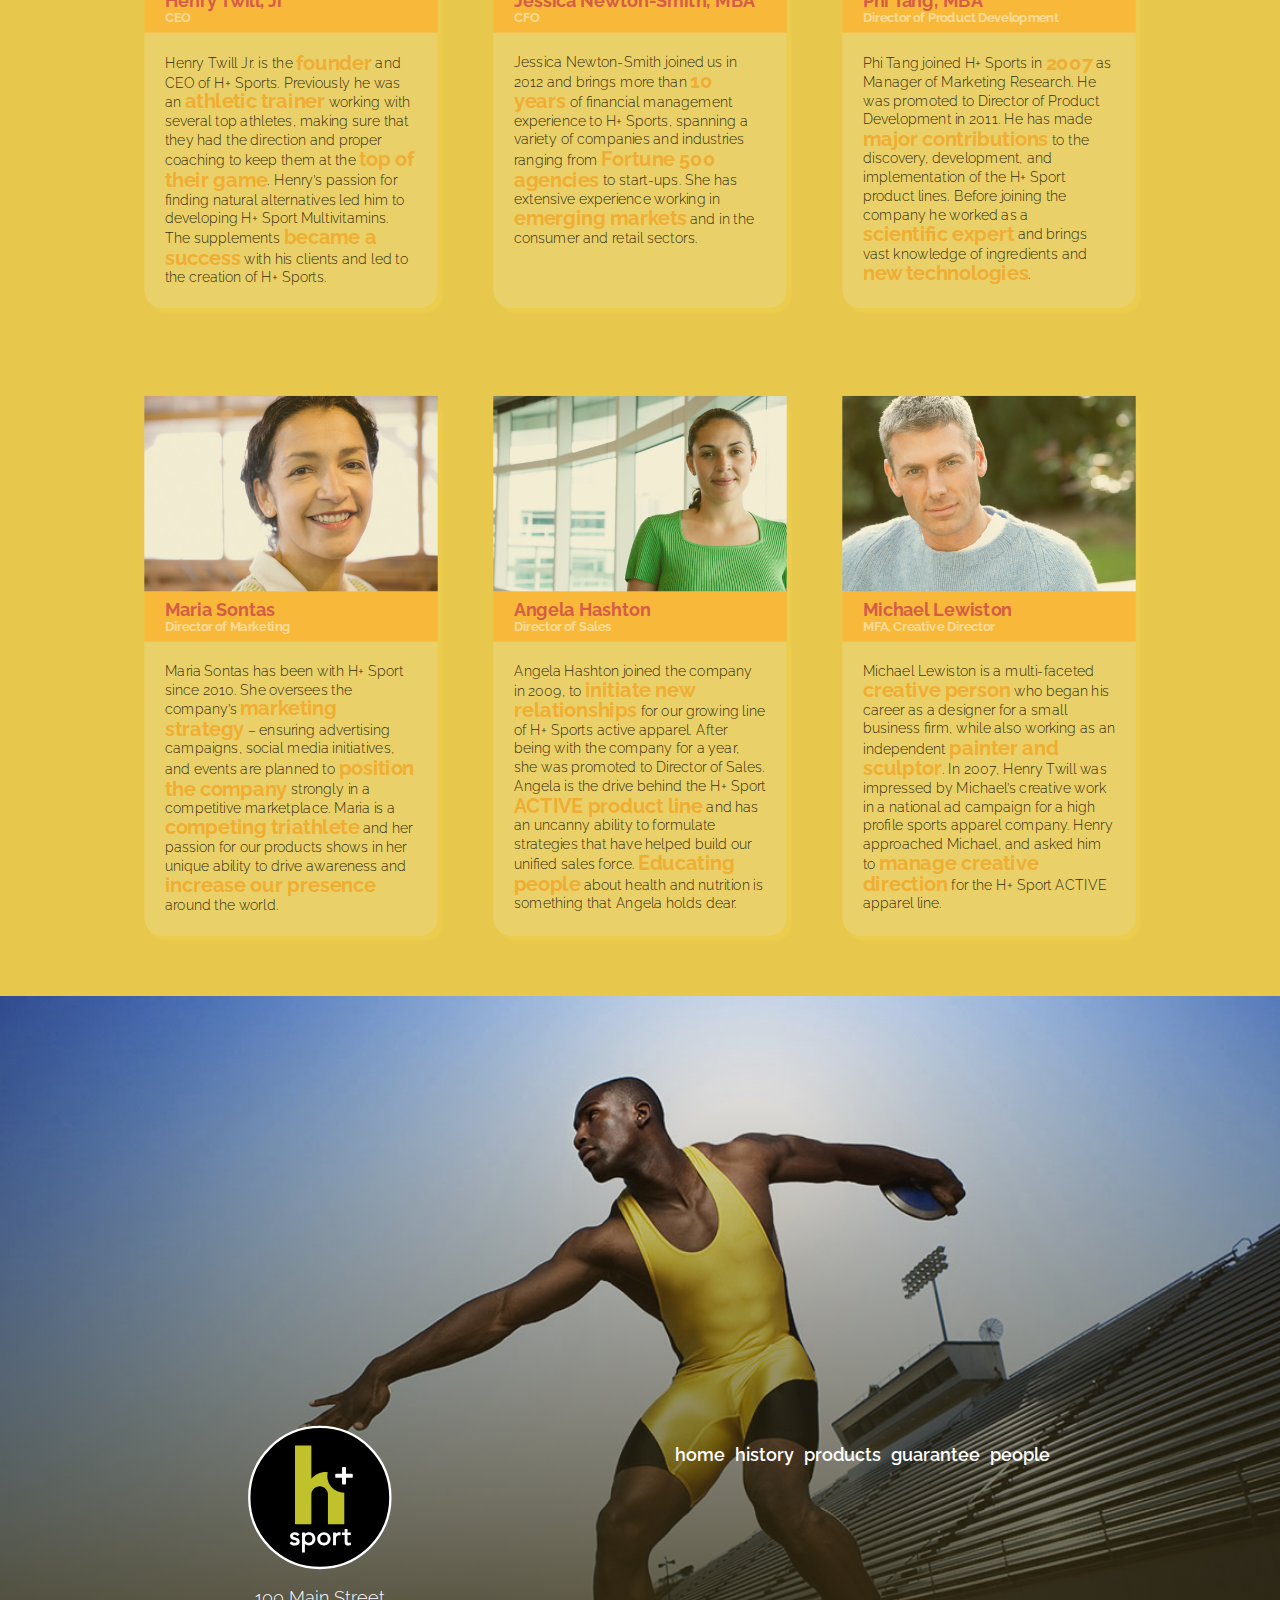
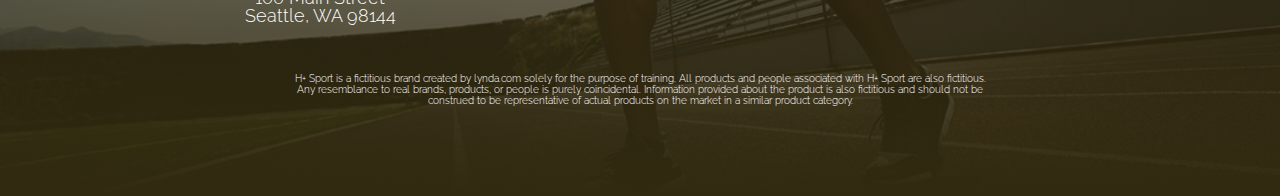
==== commit 879b0170: "jquery" ====
--- a/Ex_Files_JQuery_EssT/Exercise Files/HPlusSport_Start/index.html
+++ b/Ex_Files_JQuery_EssT/Exercise Files/HPlusSport_Start/index.html
@@ -5,6 +5,42 @@
   <title>HPlus Sport</title>
   <link rel="stylesheet" href="css/style.css">
   <meta name="viewport" content="width=device-width, initial-scale=1.0">
+  <script src="../jquery-3.0.0.js"></script>
+  <script>
+    $(function () {
+            $("#products h2.product-name[data-type='mineralwater']").css("background-color", "#F50A83");
+            $("#products h2.product-name[data-type='vitamin']").css("background-color", "#72FF00");
+            $("#products h2.product-name[data-type='proteinbar']").css("background-color", "#FFF500");
+
+            document.querySelector('#v').addEventListener('change',function (evt) {
+              productname("vitamins", evt.target.checked);});
+            document.querySelector('#m').addEventListener('change',function (evt) {
+              nameofproduct("mineralwater", evt.target.checked);});
+            document.querySelector('#p').addEventListener('change',function (evt) {
+              nameofproduct("proteinbar", evt.target.checked); });
+              $(".product-item").each(function () {
+                var prodName = encodeURIComponent($(this).children("h2").text());
+                var prodID = encodeURIComponent($(this).data("prod_id"));
+
+                var link = $("<a href='product.html?prodName=" + prodName + "&prodID=" + prodID + "'/>");
+                $(this).children("img").wrap(link);
+            })
+              })
+function nameofproduct(categoryName, checklist) {
+         var listofitems = "";
+            switch (categoryName) {
+            case "vitamins":
+            listofitems = "h2[data-type='vitamin']";
+                break;
+            case "mineralwater":
+            listofitems = "h2[data-type='mineralwater']";
+                break;
+            case "proteinbar":
+            listofitems = "h2[data-type='proteinbar']";
+                break;
+            } $(".product-item").has(listofitems).css('display', checklist ? "" : "none");
+        }
+  </script>
 </head>
 <body>
 
@@ -45,7 +81,20 @@
   <div class="container">
     <h2 class="headline">Products</h2>
     <p>H+ Sport is <em>dedicated to creating</em> eco-friendly, high-quality, nutrient-rich, nutritional products that <em>enhance active lifestyles</em>. We <a href="#guarantee">guarantee</a> it. Take a look at some of our products.</p>
-  </div><!-- container -->
+  </div>  
+  <div id="allthefoodlisted">
+    <form>
+        <div>
+            <span>Show: </span>
+            <input id="v" type="checkbox" checked="checked" />
+            <label for="v">Only Vitamins Shows</label>
+            <input id="m" type="checkbox" checked="checked" />
+            <label for="m">Only Mineral Water Shows </label>
+            <input id="p" type="checkbox" checked="checked" />
+            <label for="p">Only Protein Bars Shows </label>
+        </div>
+    </form>
+</div>
   <ul class="product-list">
     <li class="product-item" data-prod_id="V-A1037">
         <img class="product-image" src="images/products/vitamin-a.jpg" alt="Vitamin A - Product Photo">
